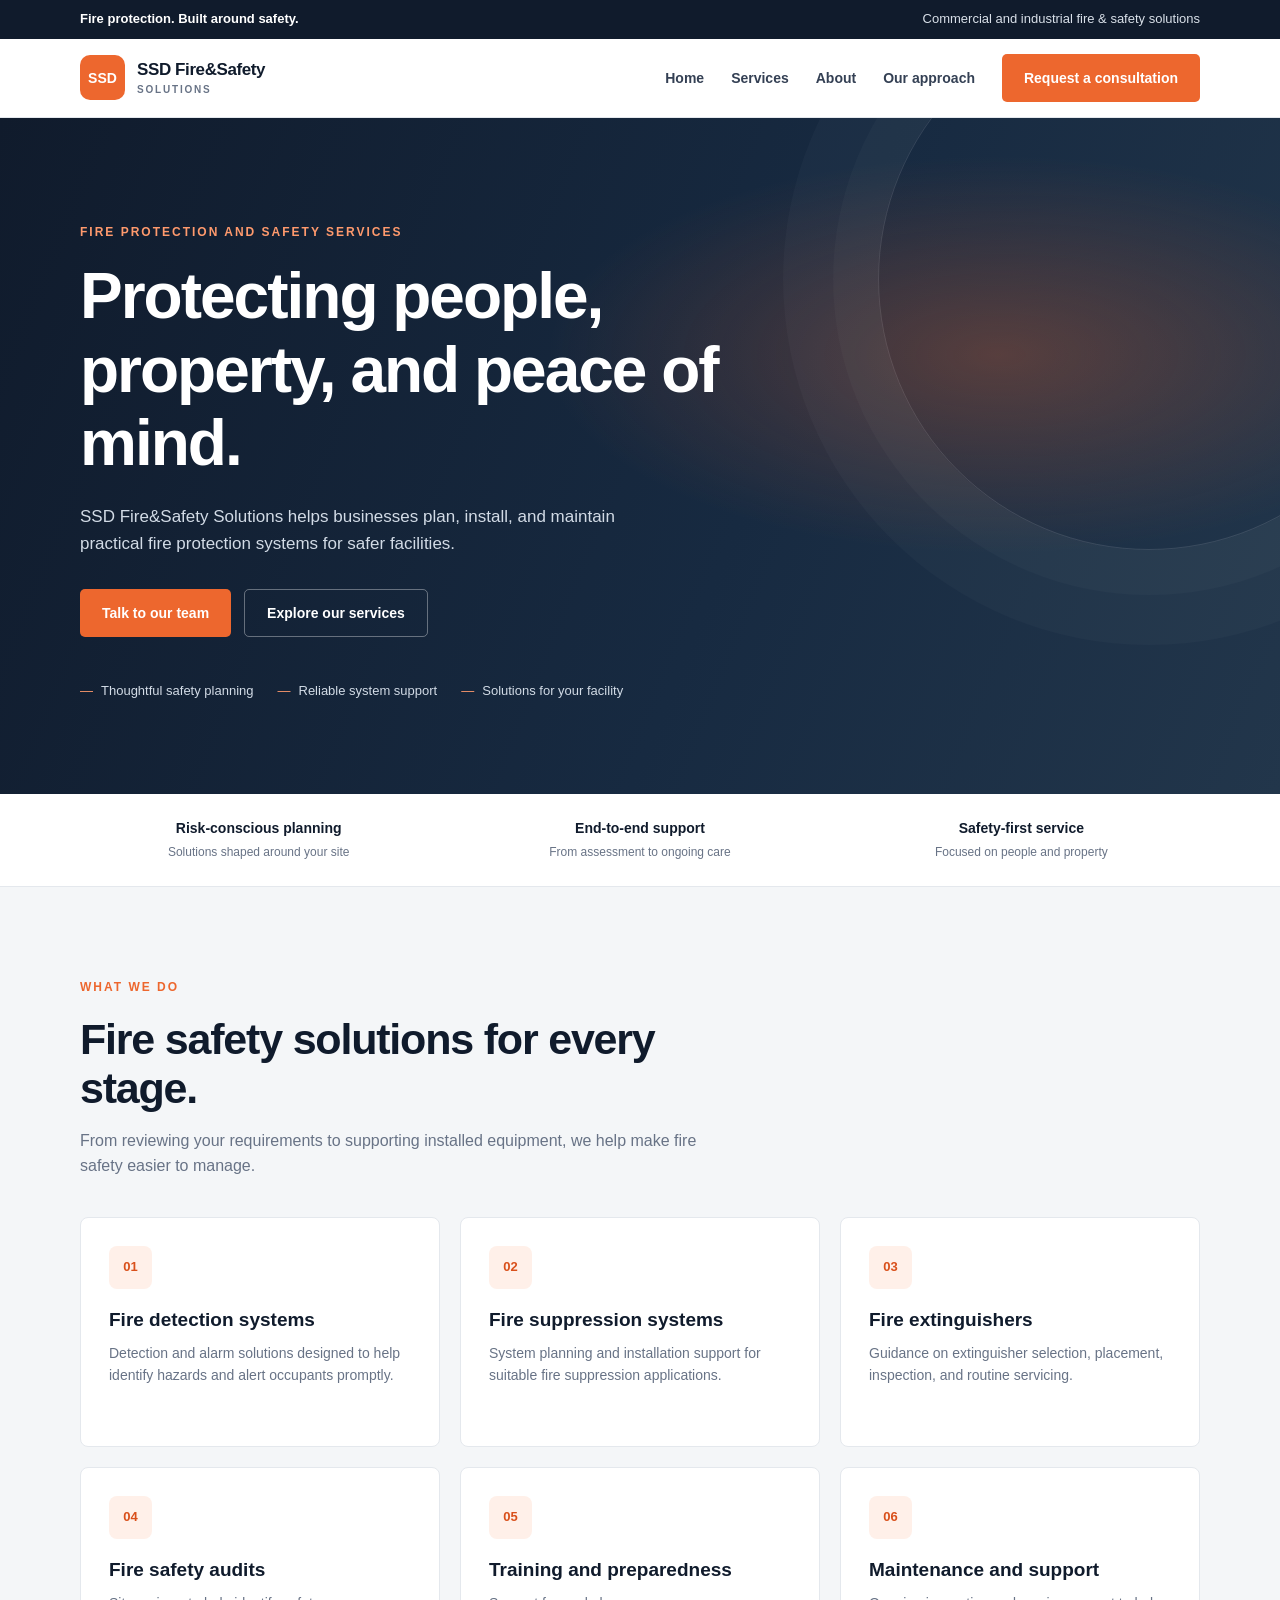
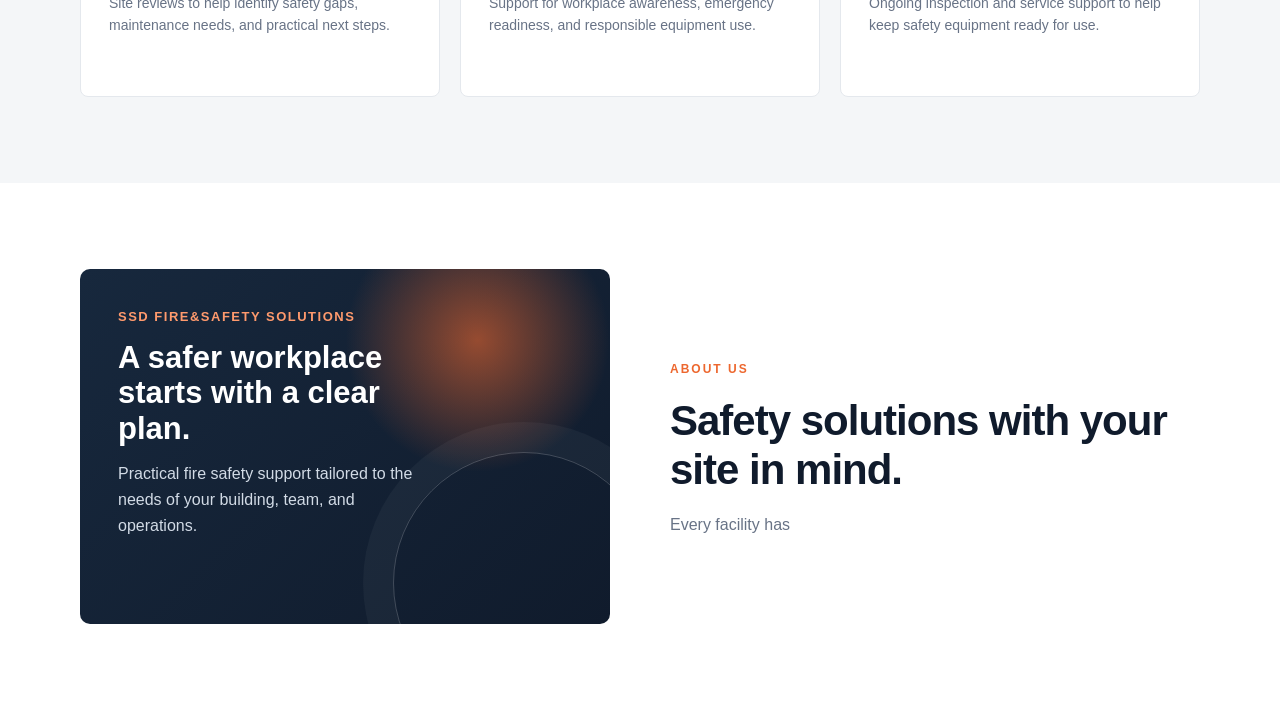
==== index.html @ 8fbadb14 "website files website files" ====
<!DOCTYPE html>
<html lang="en">
<head>
  <meta charset="UTF-8">
  <meta name="viewport" content="width=device-width, initial-scale=1.0">
  <meta
    name="description"
    content="SSD Fire&Safety Solutions provides fire protection, detection, and safety services for commercial and industrial facilities."
  >
  <title>SSD Fire&Safety Solutions | Fire Protection & Safety</title>
  <style>
    :root {
      --navy: #101b2c;
      --navy-light: #1b2c43;
      --orange: #ed672e;
      --orange-dark: #d9501b;
      --text: #263244;
      --muted: #687386;
      --light: #f4f6f8;
      --white: #fff;
      --border: #e4e8ed;
      --shadow: 0 16px 40px rgba(16, 27, 44, 0.1);
    }

    * {
      box-sizing: border-box;
      margin: 0;
      padding: 0;
    }

    html {
      scroll-behavior: smooth;
    }

    body {
      color: var(--text);
      font-family: Arial, Helvetica, sans-serif;
      line-height: 1.6;
    }

    a {
      color: inherit;
      text-decoration: none;
    }

    button,
    input,
    select,
    textarea {
      font: inherit;
    }

    .container {
      width: min(1120px, calc(100% - 40px));
      margin: 0 auto;
    }

    .topbar {
      background: var(--navy);
      color: #d9e0e9;
      font-size: 13px;
      padding: 9px 0;
    }

    .topbar-inner {
      display: flex;
      justify-content: space-between;
      gap: 16px;
    }

    .topbar strong {
      color: var(--white);
      font-weight: 600;
    }

    header {
      position: sticky;
      top: 0;
      z-index: 10;
      background: var(--white);
      border-bottom: 1px solid var(--border);
    }

    .navbar {
      min-height: 78px;
      display: flex;
      align-items: center;
      justify-content: space-between;
      gap: 24px;
    }

    .brand {
      display: flex;
      align-items: center;
      gap: 12px;
      color: var(--navy);
      font-weight: 800;
      letter-spacing: -0.4px;
      line-height: 1.15;
    }

    .brand-mark {
      display: grid;
      place-items: center;
      width: 45px;
      height: 45px;
      color: var(--white);
      background: var(--orange);
      border-radius: 10px;
      font-size: 14px;
      letter-spacing: 0;
    }

    .brand-name {
      font-size: 17px;
    }

    .brand-name span {
      display: block;
      margin-top: 4px;
      color: var(--muted);
      font-size: 10px;
      font-weight: 700;
      letter-spacing: 1.8px;
      text-transform: uppercase;
    }

    .nav-links {
      display: flex;
      align-items: center;
      gap: 27px;
      color: #344054;
      font-size: 14px;
      font-weight: 600;
    }

    .nav-links a:hover {
      color: var(--orange);
    }

    .button {
      display: inline-flex;
      align-items: center;
      justify-content: center;
      min-height: 48px;
      padding: 0 22px;
      border: 0;
      border-radius: 5px;
      background: var(--orange);
      color: var(--white);
      cursor: pointer;
      font-size: 14px;
      font-weight: 700;
      transition: background 0.2s, transform 0.2s;
    }

    .button:hover {
      background: var(--orange-dark);
      transform: translateY(-1px);
    }

    .button-dark {
      background: var(--navy);
    }

    .button-dark:hover {
      background: var(--navy-light);
    }

    .menu-toggle {
      display: none;
      border: 0;
      background: transparent;
      color: var(--navy);
      cursor: pointer;
      font-size: 25px;
    }

    .hero {
      position: relative;
      overflow: hidden;
      padding: 100px 0 92px;
      color: var(--white);
      background:
        radial-gradient(ellipse at 78% 35%, rgba(237, 103, 46, 0.29), transparent 32%),
        linear-gradient(112deg, #101b2c 0%, #172a41 58%, #22364b 100%);
    }

    .hero::after {
      position: absolute;
      top: -110px;
      right: -140px;
      width: 540px;
      height: 540px;
      border: 1px solid rgba(255, 255, 255, 0.12);
      border-radius: 50%;
      content: "";
      box-shadow:
        0 0 0 45px rgba(255, 255, 255, 0.025),
        0 0 0 95px rgba(255, 255, 255, 0.025);
    }

    .hero-content {
      position: relative;
      z-index: 1;
      max-width: 680px;
    }

    .eyebrow {
      display: inline-block;
      margin-bottom: 18px;
      color: var(--orange);
      font-size: 12px;
      font-weight: 800;
      letter-spacing: 2px;
      text-transform: uppercase;
    }

    .hero .eyebrow {
      color: #ff9a6d;
    }

    h1,
    h2,
    h3 {
      line-height: 1.15;
    }

    h1 {
      max-width: 700px;
      margin-bottom: 22px;
      font-size: clamp(38px, 6vw, 64px);
      letter-spacing: -2px;
    }

    .hero p {
      max-width: 570px;
      color: #d2dbe6;
      font-size: 17px;
    }

    .hero-actions {
      display: flex;
      flex-wrap: wrap;
      gap: 13px;
      margin-top: 32px;
    }

    .hero .button-dark {
      border: 1px solid rgba(255, 255, 255, 0.35);
      background: transparent;
    }

    .hero .button-dark:hover {
      background: rgba(255, 255, 255, 0.1);
    }

    .hero-note {
      display: flex;
      flex-wrap: wrap;
      gap: 24px;
      margin-top: 44px;
      color: #d2dbe6;
      font-size: 13px;
    }

    .hero-note span::before {
      margin-right: 8px;
      color: #ff9a6d;
      content: "—";
    }

    .trust-strip {
      border-bottom: 1px solid var(--border);
      background: var(--white);
    }

    .trust-inner {
      display: grid;
      grid-template-columns: repeat(3, 1fr);
      gap: 24px;
      padding: 23px 0;
    }

    .trust-item {
      color: var(--navy);
      font-size: 14px;
      font-weight: 700;
      text-align: center;
    }

    .trust-item span {
      display: block;
      margin-top: 4px;
      color: var(--muted);
      font-size: 12px;
      font-weight: 400;
    }

    section {
      padding: 86px 0;
    }

    .section-heading {
      max-width: 660px;
      margin-bottom: 38px;
    }

    .section-heading h2 {
      margin-bottom: 14px;
      color: var(--navy);
      font-size: clamp(30px, 4vw, 43px);
      letter-spacing: -1.2px;
    }

    .section-heading p,
    .about-copy p {
      color: var(--muted);
    }

    .services {
      background: var(--light);
    }

    .service-grid {
      display: grid;
      grid-template-columns: repeat(3, 1fr);
      gap: 20px;
    }

    .service-card {
      min-height: 230px;
      padding: 28px;
      border: 1px solid var(--border);
      border-radius: 8px;
      background: var(--white);
      transition: transform 0.2s, box-shadow 0.2s;
    }

    .service-card:hover {
      transform: translateY(-4px);
      box-shadow: var(--shadow);
    }

    .service-number {
      display: grid;
      place-items: center;
      width: 43px;
      height: 43px;
      margin-bottom: 20px;
      border-radius: 8px;
      background: #fff0e9;
      color: var(--orange-dark);
      font-size: 13px;
      font-weight: 800;
    }

    .service-card h3 {
      margin-bottom: 11px;
      color: var(--navy);
      font-size: 19px;
    }

    .service-card p {
      color: var(--muted);
      font-size: 14px;
    }

    .about-grid {
      display: grid;
      grid-template-columns: 1fr 1fr;
      align-items: center;
      gap: 60px;
    }

    .about-panel {
      position: relative;
      min-height: 355px;
      overflow: hidden;
      padding: 38px;
      border-radius: 10px;
      background:
        radial-gradient(circle at 75% 20%, rgba(237, 103, 46, 0.6), transparent 27%),
        linear-gradient(135deg, #17283d, #101b2c);
      color: var(--white);
    }

    .about-panel::after {
      position: absolute;
      right: -45px;
      bottom: -90px;
      width: 260px;
      height: 260px;
      border: 1px solid rgba(255, 255, 255, 0.2);
      border-radius: 50%;
      content: "";
      box-shadow: 0 0 0 30px rgba(255, 255, 255, 0.04);
    }

    .about-panel-content {
      position: relative;
      z-index: 1;
      max-width: 300px;
    }

    .about-panel strong {
      display: block;
      margin-bottom: 12px;
      color: #ff9a6d;
      font-size: 13px;
      letter-spacing: 1.5px;
      text-transform: uppercase;
    }

    .about-panel h3 {
      margin-bottom: 15px;
      font-size: 31px;
    }

    .about-panel p {
      color: #d2dbe6;
    }

    .about-copy h2 {
      margin-bottom: 18px;
      color: var(--navy);
      font-size: clamp(30px, 4vw, 42px);
      letter-spacing: -1px;
    }

    .about-copy p + p {
      margin-top: 13px;
    }

    .check-list {
      display: grid;
      gap: 12px;
      margin: 24px 0 28px;
      list-style: none;
    }

    .check-list li {
      color: var(--text);
      font-size: 14px;
      font-weight: 600;
    }

    .check-list li::before {
      margin-right: 10px;
      color: var(--orange);
      content: "✓";
      font-weight: 800;
    }

    .process {
      background: var(--light);
    }

    .process-grid {
      display: grid;
      grid-template-columns: repeat(4, 1fr);
      gap: 20px;
    }

    .process-step {
      padding: 24px 20px;
      border-top: 3px solid var(--orange);
      background: var(--white);
    }

    .process-step span {
      display: block;
      margin-bottom: 15px;
      color: var(--orange);
      font-size: 12px;
      font-weight: 800;
      letter-spacing: 1px;
    }

    .process-step h3 {
      margin-bottom: 9px;
      color: var(--navy);
      font-size: 18px;
    }

    .process-step p {
      color: var(--muted);
      font-size: 14px;
    }

    .contact {
      padding: 82px 0;
      color: var(--white);
      background: var(--navy);
    }

    .contact-grid {
      display: grid;
      grid-template-columns: 0.9fr 1.1fr;
      gap: 56px;
      align-items: start;
    }

    .contact-copy h2 {
      margin-bottom: 16px;
      font-size: clamp(31px, 4vw, 44px);
      letter-spacing: -1px;
    }

    .contact-copy p {
      max-width: 430px;
      color: #c4cfdd;
    }

    .contact-form {
      display: grid;
      grid-template-columns: 1fr 1fr;
      gap: 14px;
      padding: 26px;
      border-radius: 8px;
      background: var(--white);
    }

    .field {
      display: grid;
      gap: 6px;
    }

    .field-full {
      grid-column: 1 / -1;
    }

    .field label {
      color: var(--navy);
      font-size: 12px;
      font-weight: 700;
    }

    .field input,
    .field select,
    .field textarea {
      width: 100%;
      padding: 12px;
      border: 1px solid var(--border);
      border-radius: 4px;
      background: var(--white);
      color: var(--text);
      outline: none;
    }

    .field input:focus,
    .field select:focus,
    .field textarea:focus {
      border-color: var(--orange);
    }

    .field textarea {
      min-height: 100px;
      resize: vertical;
    }

    .form-message {
      grid-column: 1 / -1;
      color: #267347;
      font-size: 13px;
      font-weight: 600;
    }

    footer {
      padding: 24px 0;
      background: #0b1421;
      color: #aeb9c8;
      font-size: 12px;
    }

    .footer-inner {
      display: flex;
      justify-content: space-between;
      gap: 18px;
    }

    @media (max-width: 850px) {
      .nav-links {
        gap: 15px;
        font-size: 13px;
      }

      .nav-links .button {
        min-height: 42px;
        padding: 0 14px;
      }

      .about-grid,
      .contact-grid {
        gap: 34px;
      }

      .process-grid {
        grid-template-columns: repeat(2, 1fr);
      }
    }

    @media (max-width: 680px) {
      .topbar-inner {
        justify-content: center;
        text-align: center;
      }

      .topbar-inner span:last-child {
        display: none;
      }

      .navbar {
        min-height: 70px;
      }

      .menu-toggle {
        display: block;
      }

      .nav-links {
        position: absolute;
        top: 70px;
        right: 0;
        left: 0;
        display: none;
        align-items: stretch;
        gap: 0;
        padding: 12px 20px 20px;
        border-bottom: 1px solid var(--border);
        background: var(--white);
      }

      .nav-links.open {
        display: flex;
        flex-direction: column;
      }

      .nav-links a {
        padding: 11px 0;
      }

      .nav-links .button {
        margin-top: 8px;
      }

      .hero {
        padding: 76px 0;
      }

      .hero-note {
        gap: 10px;
        flex-direction: column;
      }

      .trust-inner {
        grid-template-columns: 1fr;
        gap: 17px;
      }

      section {
        padding: 66px 0;
      }

      .service-grid,
      .about-grid,
      .contact-grid {
        grid-template-columns: 1fr;
      }

      .about-panel {
        min-height: 290px;
      }

      .process-grid {
        grid-template-columns: 1fr;
      }

      .contact-form {
        grid-template-columns: 1fr;
        padding: 20px;
      }

      .field-full {
        grid-column: auto;
      }

      .footer-inner {
        flex-direction: column;
      }
    }
  </style>
</head>
<body>
  <div class="topbar">
    <div class="container topbar-inner">
      <span><strong>Fire protection. Built around safety.</strong></span>
      <span>Commercial and industrial fire &amp; safety solutions</span>
    </div>
  </div>

  <header>
    <nav class="container navbar" aria-label="Main navigation">
      <a class="brand" href="#home" aria-label="SSD Fire and Safety Solutions home">
        <span class="brand-mark">SSD</span>
        <span class="brand-name">
          SSD Fire&amp;Safety
          <span>Solutions</span>
        </span>
      </a>

      <button class="menu-toggle" type="button" aria-label="Toggle navigation" aria-expanded="false">
        ☰
      </button>

      <div class="nav-links" id="navLinks">
        <a href="#home">Home</a>
        <a href="#services">Services</a>
        <a href="#about">About</a>
        <a href="#process">Our approach</a>
        <a class="button" href="#contact">Request a consultation</a>
      </div>
    </nav>
  </header>

  <main>
    <section class="hero" id="home">
      <div class="container">
        <div class="hero-content">
          <span class="eyebrow">Fire protection and safety services</span>
          <h1>Protecting people, property, and peace of mind.</h1>
          <p>
            SSD Fire&amp;Safety Solutions helps businesses plan, install, and maintain
            practical fire protection systems for safer facilities.
          </p>
          <div class="hero-actions">
            <a class="button" href="#contact">Talk to our team</a>
            <a class="button button-dark" href="#services">Explore our services</a>
          </div>
          <div class="hero-note">
            <span>Thoughtful safety planning</span>
            <span>Reliable system support</span>
            <span>Solutions for your facility</span>
          </div>
        </div>
      </div>
    </section>

    <div class="trust-strip">
      <div class="container trust-inner">
        <div class="trust-item">
          Risk-conscious planning
          <span>Solutions shaped around your site</span>
        </div>
        <div class="trust-item">
          End-to-end support
          <span>From assessment to ongoing care</span>
        </div>
        <div class="trust-item">
          Safety-first service
          <span>Focused on people and property</span>
        </div>
      </div>
    </div>

    <section class="services" id="services">
      <div class="container">
        <div class="section-heading">
          <span class="eyebrow">What we do</span>
          <h2>Fire safety solutions for every stage.</h2>
          <p>
            From reviewing your requirements to supporting installed equipment,
            we help make fire safety easier to manage.
          </p>
        </div>

        <div class="service-grid">
          <article class="service-card">
            <span class="service-number">01</span>
            <h3>Fire detection systems</h3>
            <p>
              Detection and alarm solutions designed to help identify hazards
              and alert occupants promptly.
            </p>
          </article>

          <article class="service-card">
            <span class="service-number">02</span>
            <h3>Fire suppression systems</h3>
            <p>
              System planning and installation support for suitable fire
              suppression applications.
            </p>
          </article>

          <article class="service-card">
            <span class="service-number">03</span>
            <h3>Fire extinguishers</h3>
            <p>
              Guidance on extinguisher selection, placement, inspection, and
              routine servicing.
            </p>
          </article>

          <article class="service-card">
            <span class="service-number">04</span>
            <h3>Fire safety audits</h3>
            <p>
              Site reviews to help identify safety gaps, maintenance needs, and
              practical next steps.
            </p>
          </article>

          <article class="service-card">
            <span class="service-number">05</span>
            <h3>Training and preparedness</h3>
            <p>
              Support for workplace awareness, emergency readiness, and
              responsible equipment use.
            </p>
          </article>

          <article class="service-card">
            <span class="service-number">06</span>
            <h3>Maintenance and support</h3>
            <p>
              Ongoing inspection and service support to help keep safety
              equipment ready for use.
            </p>
          </article>
        </div>
      </div>
    </section>

    <section id="about">
      <div class="container about-grid">
        <div class="about-panel">
          <div class="about-panel-content">
            <strong>SSD Fire&amp;Safety Solutions</strong>
            <h3>A safer workplace starts with a clear plan.</h3>
            <p>
              Practical fire safety support tailored to the needs of your
              building, team, and operations.
            </p>
          </div>
        </div>

        <div class="about-copy">
          <span class="eyebrow">About us</span>
          <h2>Safety solutions with your site in mind.</h2>
          <p>
            Every facility has
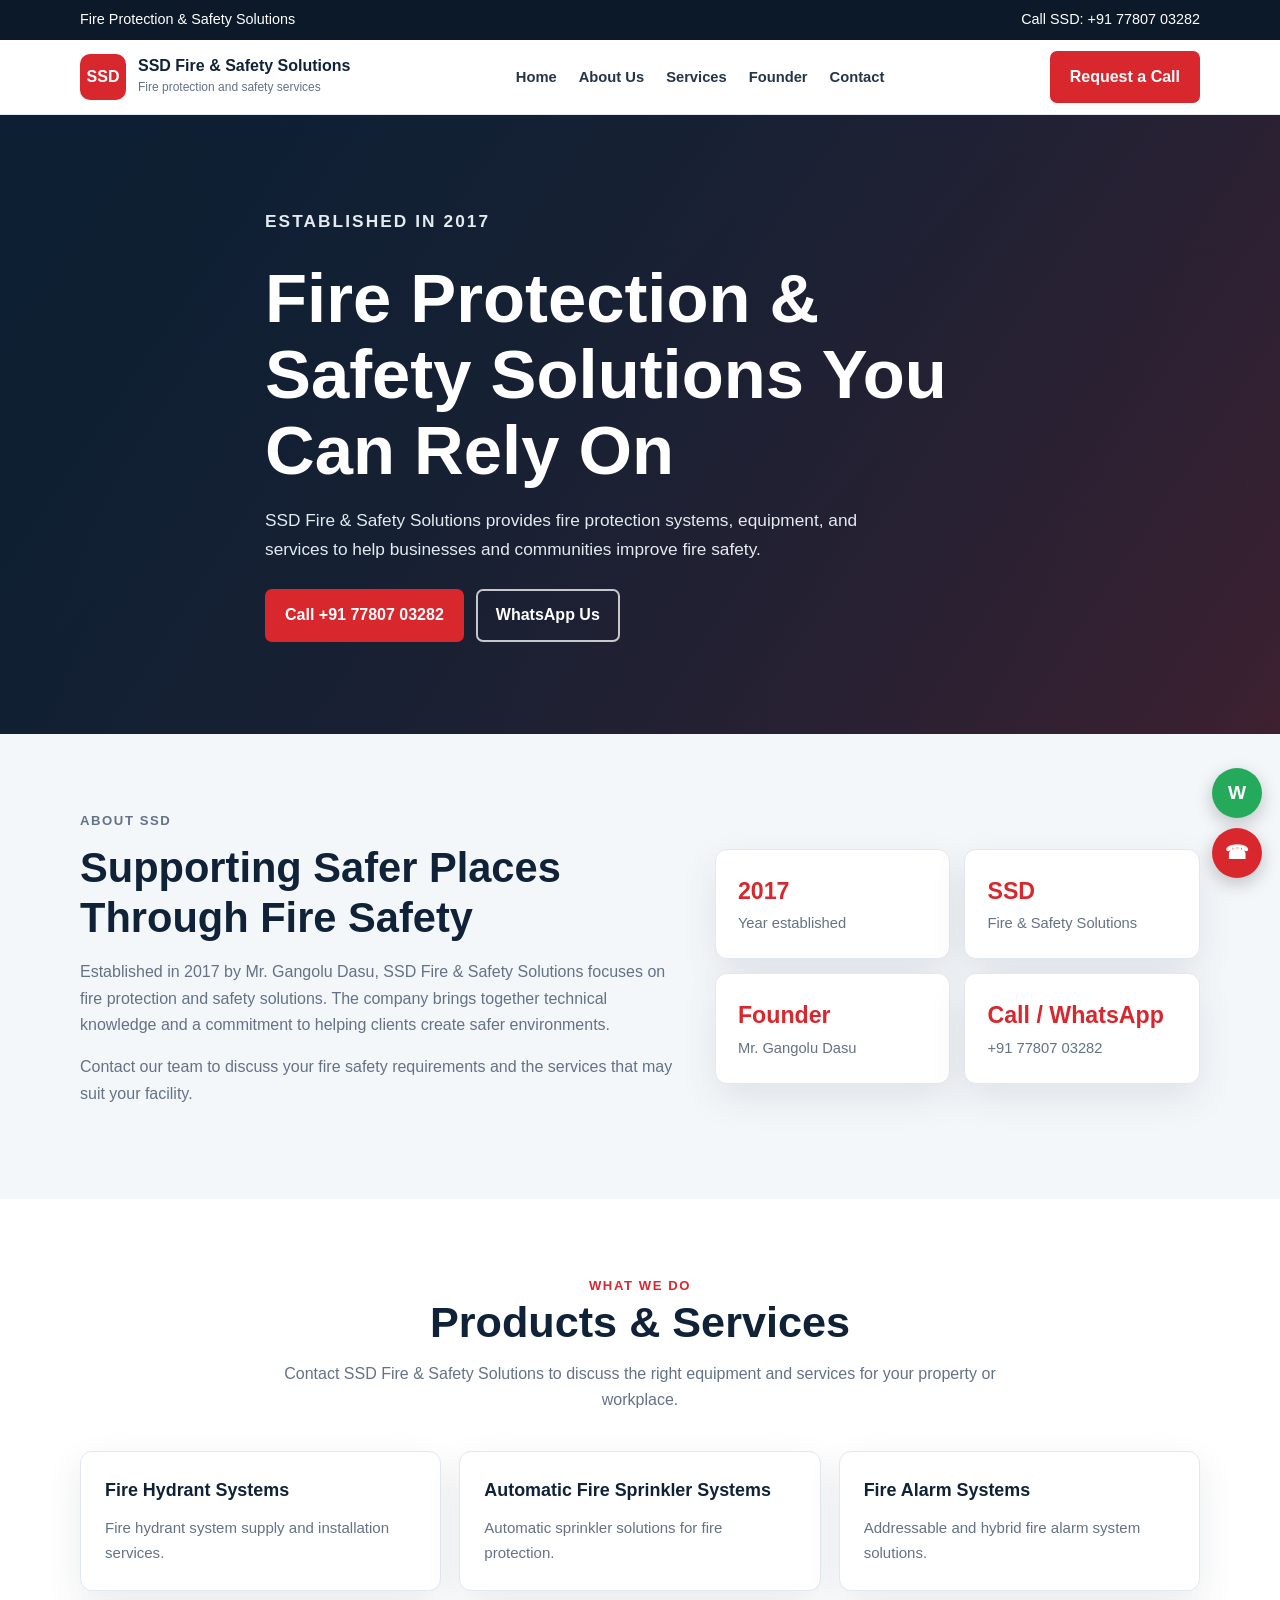
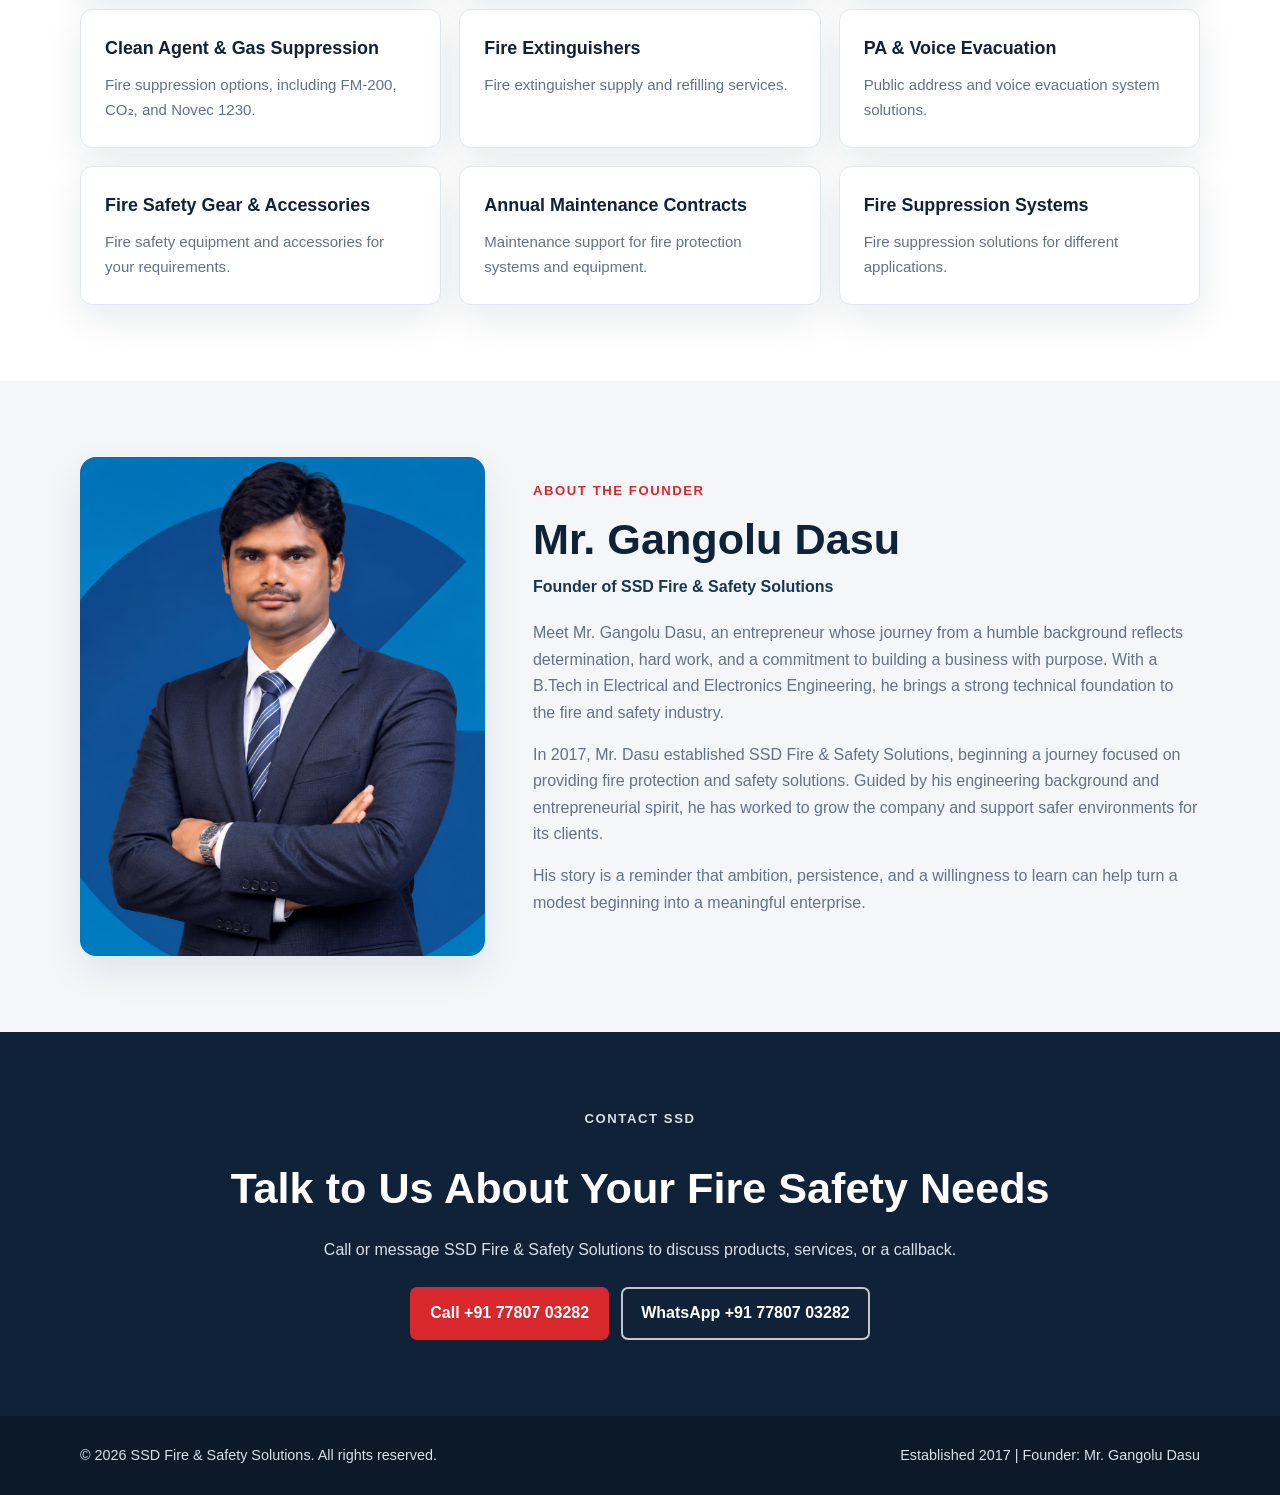
==== commit 4e05b4c8: "Update index.html" ====
--- a/index.html
+++ b/index.html
@@ -3,77 +3,67 @@
 <head>
   <meta charset="UTF-8">
   <meta name="viewport" content="width=device-width, initial-scale=1.0">
-  <meta
-    name="description"
-    content="SSD Fire&Safety Solutions provides fire protection, detection, and safety services for commercial and industrial facilities."
-  >
-  <title>SSD Fire&Safety Solutions | Fire Protection & Safety</title>
+  <meta name="description" content="SSD Fire & Safety Solutions provides fire protection systems, equipment, and safety services.">
+  <title>SSD Fire & Safety Solutions</title>
+
   <style>
     :root {
-      --navy: #101b2c;
-      --navy-light: #1b2c43;
-      --orange: #ed672e;
-      --orange-dark: #d9501b;
-      --text: #263244;
-      --muted: #687386;
-      --light: #f4f6f8;
-      --white: #fff;
-      --border: #e4e8ed;
-      --shadow: 0 16px 40px rgba(16, 27, 44, 0.1);
+      --navy: #102238;
+      --navy-light: #193651;
+      --red: #d9272e;
+      --text: #253448;
+      --muted: #647286;
+      --light: #f4f7fa;
+      --white: #ffffff;
+      --border: #e2e8ef;
+      --shadow: 0 14px 38px rgba(16, 34, 56, 0.09);
     }
 
     * {
       box-sizing: border-box;
+      scroll-behavior: smooth;
+    }
+
+    body {
       margin: 0;
-      padding: 0;
-    }
-
-    html {
-      scroll-behavior: smooth;
-    }
-
-    body {
       color: var(--text);
       font-family: Arial, Helvetica, sans-serif;
-      line-height: 1.6;
+      line-height: 1.65;
     }
 
     a {
       color: inherit;
+    }
+
+    .container {
+      width: min(1120px, 90%);
+      margin: 0 auto;
+    }
+
+    .topbar {
+      padding: 8px 0;
+      color: var(--white);
+      background: #0b1929;
+      font-size: 0.9rem;
+    }
+
+    .topbar-inner,
+    .nav-inner {
+      display: flex;
+      align-items: center;
+      justify-content: space-between;
+      gap: 20px;
+    }
+
+    .topbar p {
+      margin: 0;
+    }
+
+    .topbar a {
       text-decoration: none;
     }
 
-    button,
-    input,
-    select,
-    textarea {
-      font: inherit;
-    }
-
-    .container {
-      width: min(1120px, calc(100% - 40px));
-      margin: 0 auto;
-    }
-
-    .topbar {
-      background: var(--navy);
-      color: #d9e0e9;
-      font-size: 13px;
-      padding: 9px 0;
-    }
-
-    .topbar-inner {
-      display: flex;
-      justify-content: space-between;
-      gap: 16px;
-    }
-
-    .topbar strong {
-      color: var(--white);
-      font-weight: 600;
-    }
-
-    header {
+    .site-header {
       position: sticky;
       top: 0;
       z-index: 10;
@@ -81,12 +71,8 @@
       border-bottom: 1px solid var(--border);
     }
 
-    .navbar {
-      min-height: 78px;
-      display: flex;
-      align-items: center;
-      justify-content: space-between;
-      gap: 24px;
+    .nav-inner {
+      min-height: 74px;
     }
 
     .brand {
@@ -94,759 +80,636 @@
       align-items: center;
       gap: 12px;
       color: var(--navy);
-      font-weight: 800;
-      letter-spacing: -0.4px;
-      line-height: 1.15;
+      text-decoration: none;
     }
 
     .brand-mark {
       display: grid;
+      width: 46px;
+      height: 46px;
       place-items: center;
-      width: 45px;
-      height: 45px;
+      border-radius: 10px;
       color: var(--white);
-      background: var(--orange);
-      border-radius: 10px;
-      font-size: 14px;
-      letter-spacing: 0;
+      background: var(--red);
+      font-weight: 800;
     }
 
     .brand-name {
-      font-size: 17px;
-    }
-
-    .brand-name span {
       display: block;
-      margin-top: 4px;
+      font-size: 1rem;
+      font-weight: 800;
+      line-height: 1.2;
+    }
+
+    .brand-tagline {
+      display: block;
+      margin-top: 3px;
       color: var(--muted);
-      font-size: 10px;
-      font-weight: 700;
-      letter-spacing: 1.8px;
-      text-transform: uppercase;
+      font-size: 0.75rem;
     }
 
     .nav-links {
       display: flex;
       align-items: center;
-      gap: 27px;
-      color: #344054;
-      font-size: 14px;
-      font-weight: 600;
+      gap: 22px;
+      margin: 0;
+      padding: 0;
+      list-style: none;
+    }
+
+    .nav-links a {
+      color: var(--text);
+      font-size: 0.92rem;
+      font-weight: 700;
+      text-decoration: none;
     }
 
     .nav-links a:hover {
-      color: var(--orange);
+      color: var(--red);
     }
 
     .button {
       display: inline-flex;
       align-items: center;
       justify-content: center;
-      min-height: 48px;
-      padding: 0 22px;
-      border: 0;
-      border-radius: 5px;
-      background: var(--orange);
+      min-height: 46px;
+      padding: 11px 18px;
+      border: 2px solid var(--red);
+      border-radius: 7px;
       color: var(--white);
-      cursor: pointer;
-      font-size: 14px;
+      background: var(--red);
       font-weight: 700;
-      transition: background 0.2s, transform 0.2s;
+      text-decoration: none;
+      transition: 0.2s ease;
     }
 
     .button:hover {
-      background: var(--orange-dark);
+      border-color: #b81f26;
+      background: #b81f26;
       transform: translateY(-1px);
     }
 
-    .button-dark {
-      background: var(--navy);
-    }
-
-    .button-dark:hover {
-      background: var(--navy-light);
-    }
-
-    .menu-toggle {
-      display: none;
-      border: 0;
+    .button-outline {
+      border-color: rgba(255, 255, 255, 0.75);
       background: transparent;
+    }
+
+    .button-outline:hover {
+      border-color: var(--white);
       color: var(--navy);
-      cursor: pointer;
-      font-size: 25px;
+      background: var(--white);
     }
 
     .hero {
-      position: relative;
-      overflow: hidden;
-      padding: 100px 0 92px;
+      padding: 92px 0;
       color: var(--white);
       background:
-        radial-gradient(ellipse at 78% 35%, rgba(237, 103, 46, 0.29), transparent 32%),
-        linear-gradient(112deg, #101b2c 0%, #172a41 58%, #22364b 100%);
-    }
-
-    .hero::after {
-      position: absolute;
-      top: -110px;
-      right: -140px;
-      width: 540px;
-      height: 540px;
-      border: 1px solid rgba(255, 255, 255, 0.12);
-      border-radius: 50%;
-      content: "";
-      box-shadow:
-        0 0 0 45px rgba(255, 255, 255, 0.025),
-        0 0 0 95px rgba(255, 255, 255, 0.025);
+        linear-gradient(110deg, rgba(12, 30, 49, 0.96), rgba(12, 30, 49, 0.76)),
+        linear-gradient(135deg, #193651, #d9272e);
     }
 
     .hero-content {
-      position: relative;
-      z-index: 1;
-      max-width: 680px;
+      max-width: 750px;
     }
 
     .eyebrow {
-      display: inline-block;
-      margin-bottom: 18px;
-      color: var(--orange);
-      font-size: 12px;
-      font-weight: 800;
-      letter-spacing: 2px;
+      margin: 0 0 12px;
+      color: #ffcd75;
+      font-size: 0.82rem;
+      font-weight: 700;
+      letter-spacing: 0.12em;
       text-transform: uppercase;
     }
 
-    .hero .eyebrow {
-      color: #ff9a6d;
-    }
-
-    h1,
-    h2,
-    h3 {
-      line-height: 1.15;
-    }
-
-    h1 {
-      max-width: 700px;
-      margin-bottom: 22px;
-      font-size: clamp(38px, 6vw, 64px);
-      letter-spacing: -2px;
+    .hero h1 {
+      max-width: 750px;
+      margin: 0 0 18px;
+      font-size: clamp(2.4rem, 6vw, 4.3rem);
+      line-height: 1.1;
     }
 
     .hero p {
-      max-width: 570px;
-      color: #d2dbe6;
-      font-size: 17px;
+      max-width: 650px;
+      margin: 0 0 26px;
+      color: #e3eaf0;
+      font-size: 1.08rem;
     }
 
     .hero-actions {
       display: flex;
       flex-wrap: wrap;
-      gap: 13px;
-      margin-top: 32px;
-    }
-
-    .hero .button-dark {
-      border: 1px solid rgba(255, 255, 255, 0.35);
-      background: transparent;
-    }
-
-    .hero .button-dark:hover {
-      background: rgba(255, 255, 255, 0.1);
-    }
-
-    .hero-note {
-      display: flex;
-      flex-wrap: wrap;
-      gap: 24px;
-      margin-top: 44px;
-      color: #d2dbe6;
-      font-size: 13px;
-    }
-
-    .hero-note span::before {
-      margin-right: 8px;
-      color: #ff9a6d;
-      content: "—";
-    }
-
-    .trust-strip {
-      border-bottom: 1px solid var(--border);
-      background: var(--white);
-    }
-
-    .trust-inner {
+      gap: 12px;
+    }
+
+    section {
+      padding: 76px 0;
+    }
+
+    .section-heading {
+      max-width: 720px;
+      margin: 0 auto 38px;
+      text-align: center;
+    }
+
+    .section-heading .eyebrow {
+      color: var(--red);
+    }
+
+    .section-heading h2 {
+      margin: 0 0 12px;
+      color: var(--navy);
+      font-size: clamp(1.9rem, 4vw, 2.7rem);
+      line-height: 1.2;
+    }
+
+    .section-heading p {
+      margin: 0;
+      color: var(--muted);
+    }
+
+    .about {
+      background: var(--light);
+    }
+
+    .about-grid {
       display: grid;
-      grid-template-columns: repeat(3, 1fr);
-      gap: 24px;
-      padding: 23px 0;
-    }
-
-    .trust-item {
+      grid-template-columns: 1.1fr 0.9fr;
+      gap: 42px;
+      align-items: center;
+    }
+
+    .about-copy h2 {
+      margin: 0 0 14px;
       color: var(--navy);
-      font-size: 14px;
-      font-weight: 700;
-      text-align: center;
-    }
-
-    .trust-item span {
-      display: block;
-      margin-top: 4px;
-      color: var(--muted);
-      font-size: 12px;
-      font-weight: 400;
-    }
-
-    section {
-      padding: 86px 0;
-    }
-
-    .section-heading {
-      max-width: 660px;
-      margin-bottom: 38px;
-    }
-
-    .section-heading h2 {
-      margin-bottom: 14px;
-      color: var(--navy);
-      font-size: clamp(30px, 4vw, 43px);
-      letter-spacing: -1.2px;
-    }
-
-    .section-heading p,
+      font-size: clamp(1.9rem, 4vw, 2.6rem);
+      line-height: 1.2;
+    }
+
     .about-copy p {
       color: var(--muted);
     }
 
-    .services {
-      background: var(--light);
-    }
-
-    .service-grid {
-      display: grid;
-      grid-template-columns: repeat(3, 1fr);
-      gap: 20px;
-    }
-
-    .service-card {
-      min-height: 230px;
-      padding: 28px;
-      border: 1px solid var(--border);
-      border-radius: 8px;
-      background: var(--white);
-      transition: transform 0.2s, box-shadow 0.2s;
-    }
-
-    .service-card:hover {
-      transform: translateY(-4px);
-      box-shadow: var(--shadow);
-    }
-
-    .service-number {
-      display: grid;
-      place-items: center;
-      width: 43px;
-      height: 43px;
-      margin-bottom: 20px;
-      border-radius: 8px;
-      background: #fff0e9;
-      color: var(--orange-dark);
-      font-size: 13px;
-      font-weight: 800;
-    }
-
-    .service-card h3 {
-      margin-bottom: 11px;
-      color: var(--navy);
-      font-size: 19px;
-    }
-
-    .service-card p {
-      color: var(--muted);
-      font-size: 14px;
-    }
-
-    .about-grid {
-      display: grid;
-      grid-template-columns: 1fr 1fr;
-      align-items: center;
-      gap: 60px;
-    }
-
-    .about-panel {
-      position: relative;
-      min-height: 355px;
-      overflow: hidden;
-      padding: 38px;
-      border-radius: 10px;
-      background:
-        radial-gradient(circle at 75% 20%, rgba(237, 103, 46, 0.6), transparent 27%),
-        linear-gradient(135deg, #17283d, #101b2c);
-      color: var(--white);
-    }
-
-    .about-panel::after {
-      position: absolute;
-      right: -45px;
-      bottom: -90px;
-      width: 260px;
-      height: 260px;
-      border: 1px solid rgba(255, 255, 255, 0.2);
-      border-radius: 50%;
-      content: "";
-      box-shadow: 0 0 0 30px rgba(255, 255, 255, 0.04);
-    }
-
-    .about-panel-content {
-      position: relative;
-      z-index: 1;
-      max-width: 300px;
-    }
-
-    .about-panel strong {
-      display: block;
-      margin-bottom: 12px;
-      color: #ff9a6d;
-      font-size: 13px;
-      letter-spacing: 1.5px;
-      text-transform: uppercase;
-    }
-
-    .about-panel h3 {
-      margin-bottom: 15px;
-      font-size: 31px;
-    }
-
-    .about-panel p {
-      color: #d2dbe6;
-    }
-
-    .about-copy h2 {
-      margin-bottom: 18px;
-      color: var(--navy);
-      font-size: clamp(30px, 4vw, 42px);
-      letter-spacing: -1px;
-    }
-
-    .about-copy p + p {
-      margin-top: 13px;
-    }
-
-    .check-list {
-      display: grid;
-      gap: 12px;
-      margin: 24px 0 28px;
-      list-style: none;
-    }
-
-    .check-list li {
-      color: var(--text);
-      font-size: 14px;
-      font-weight: 600;
-    }
-
-    .check-list li::before {
-      margin-right: 10px;
-      color: var(--orange);
-      content: "✓";
-      font-weight: 800;
-    }
-
-    .process {
-      background: var(--light);
-    }
-
-    .process-grid {
-      display: grid;
-      grid-template-columns: repeat(4, 1fr);
-      gap: 20px;
-    }
-
-    .process-step {
-      padding: 24px 20px;
-      border-top: 3px solid var(--orange);
-      background: var(--white);
-    }
-
-    .process-step span {
-      display: block;
-      margin-bottom: 15px;
-      color: var(--orange);
-      font-size: 12px;
-      font-weight: 800;
-      letter-spacing: 1px;
-    }
-
-    .process-step h3 {
-      margin-bottom: 9px;
-      color: var(--navy);
-      font-size: 18px;
-    }
-
-    .process-step p {
-      color: var(--muted);
-      font-size: 14px;
-    }
-
-    .contact {
-      padding: 82px 0;
-      color: var(--white);
-      background: var(--navy);
-    }
-
-    .contact-grid {
-      display: grid;
-      grid-template-columns: 0.9fr 1.1fr;
-      gap: 56px;
-      align-items: start;
-    }
-
-    .contact-copy h2 {
-      margin-bottom: 16px;
-      font-size: clamp(31px, 4vw, 44px);
-      letter-spacing: -1px;
-    }
-
-    .contact-copy p {
-      max-width: 430px;
-      color: #c4cfdd;
-    }
-
-    .contact-form {
+    .company-facts {
       display: grid;
       grid-template-columns: 1fr 1fr;
       gap: 14px;
-      padding: 26px;
-      border-radius: 8px;
+    }
+
+    .fact-card {
+      padding: 22px;
+      border: 1px solid var(--border);
+      border-radius: 12px;
       background: var(--white);
-    }
-
-    .field {
+      box-shadow: var(--shadow);
+    }
+
+    .fact-card strong {
+      display: block;
+      color: var(--red);
+      font-size: 1.45rem;
+    }
+
+    .fact-card span {
+      color: var(--muted);
+      font-size: 0.92rem;
+    }
+
+    .services-grid {
       display: grid;
-      gap: 6px;
-    }
-
-    .field-full {
-      grid-column: 1 / -1;
-    }
-
-    .field label {
+      grid-template-columns: repeat(3, 1fr);
+      gap: 18px;
+    }
+
+    .service-card {
+      padding: 24px;
+      border: 1px solid var(--border);
+      border-radius: 12px;
+      background: var(--white);
+      box-shadow: var(--shadow);
+    }
+
+    .service-card h3 {
+      margin: 0 0 10px;
       color: var(--navy);
-      font-size: 12px;
+      font-size: 1.12rem;
+    }
+
+    .service-card p {
+      margin: 0;
+      color: var(--muted);
+      font-size: 0.94rem;
+    }
+
+    .founder-section {
+      background: var(--light);
+    }
+
+    .founder-grid {
+      display: grid;
+      grid-template-columns: minmax(260px, 0.85fr) 1.4fr;
+      align-items: center;
+      gap: 48px;
+    }
+
+    .founder-photo {
+      overflow: hidden;
+      min-height: 390px;
+      border-radius: 16px;
+      background: #e2e8ef;
+      box-shadow: var(--shadow);
+    }
+
+    .founder-photo img {
+      display: block;
+      width: 100%;
+      height: 100%;
+      min-height: 390px;
+      object-fit: cover;
+      object-position: center top;
+    }
+
+    .founder-content .eyebrow {
+      color: var(--red);
+    }
+
+    .founder-content h2 {
+      margin: 0;
+      color: var(--navy);
+      font-size: clamp(2rem, 4vw, 2.7rem);
+      line-height: 1.2;
+    }
+
+    .founder-title {
+      margin: 8px 0 20px;
+      color: var(--navy-light);
       font-weight: 700;
     }
 
-    .field input,
-    .field select,
-    .field textarea {
-      width: 100%;
-      padding: 12px;
-      border: 1px solid var(--border);
-      border-radius: 4px;
-      background: var(--white);
-      color: var(--text);
-      outline: none;
-    }
-
-    .field input:focus,
-    .field select:focus,
-    .field textarea:focus {
-      border-color: var(--orange);
-    }
-
-    .field textarea {
-      min-height: 100px;
-      resize: vertical;
-    }
-
-    .form-message {
-      grid-column: 1 / -1;
-      color: #267347;
-      font-size: 13px;
-      font-weight: 600;
-    }
-
-    footer {
-      padding: 24px 0;
-      background: #0b1421;
-      color: #aeb9c8;
-      font-size: 12px;
+    .founder-content p:not(.eyebrow, .founder-title) {
+      color: var(--muted);
+    }
+
+    .contact {
+      color: var(--white);
+      background: var(--navy);
+      text-align: center;
+    }
+
+    .contact h2 {
+      margin: 0 0 12px;
+      font-size: clamp(1.9rem, 4vw, 2.7rem);
+    }
+
+    .contact p {
+      max-width: 650px;
+      margin: 0 auto 24px;
+      color: #d8e1e9;
+    }
+
+    .contact-actions {
+      display: flex;
+      flex-wrap: wrap;
+      justify-content: center;
+      gap: 12px;
+    }
+
+    .footer {
+      padding: 28px 0;
+      color: #d8e1e9;
+      background: #0b1929;
+      font-size: 0.9rem;
     }
 
     .footer-inner {
       display: flex;
       justify-content: space-between;
-      gap: 18px;
+      gap: 16px;
+      flex-wrap: wrap;
+    }
+
+    .footer p {
+      margin: 0;
+    }
+
+    .floating-actions {
+      position: fixed;
+      right: 18px;
+      bottom: 22px;
+      z-index: 20;
+      display: flex;
+      flex-direction: column;
+      gap: 10px;
+    }
+
+    .float-button {
+      display: grid;
+      width: 50px;
+      height: 50px;
+      place-items: center;
+      border-radius: 50%;
+      color: var(--white);
+      box-shadow: 0 6px 18px rgba(0, 0, 0, 0.22);
+      font-size: 1.2rem;
+      font-weight: 700;
+      text-decoration: none;
+    }
+
+    .float-whatsapp {
+      background: #25a95a;
+    }
+
+    .float-phone {
+      background: var(--red);
     }
 
     @media (max-width: 850px) {
       .nav-links {
-        gap: 15px;
-        font-size: 13px;
-      }
-
-      .nav-links .button {
-        min-height: 42px;
-        padding: 0 14px;
-      }
-
-      .about-grid,
-      .contact-grid {
-        gap: 34px;
-      }
-
-      .process-grid {
+        gap: 12px;
+      }
+
+      .nav-links a {
+        font-size: 0.82rem;
+      }
+
+      .services-grid {
         grid-template-columns: repeat(2, 1fr);
       }
     }
 
-    @media (max-width: 680px) {
+    @media (max-width: 650px) {
       .topbar-inner {
         justify-content: center;
         text-align: center;
       }
 
-      .topbar-inner span:last-child {
+      .nav-inner {
+        flex-wrap: wrap;
+        padding: 12px 0;
+      }
+
+      .nav-links {
+        width: 100%;
+        justify-content: center;
+        flex-wrap: wrap;
+        padding-bottom: 10px;
+      }
+
+      .nav-cta {
         display: none;
       }
 
-      .navbar {
-        min-height: 70px;
-      }
-
-      .menu-toggle {
-        display: block;
-      }
-
-      .nav-links {
-        position: absolute;
-        top: 70px;
-        right: 0;
-        left: 0;
-        display: none;
-        align-items: stretch;
-        gap: 0;
-        padding: 12px 20px 20px;
-        border-bottom: 1px solid var(--border);
-        background: var(--white);
-      }
-
-      .nav-links.open {
-        display: flex;
-        flex-direction: column;
-      }
-
-      .nav-links a {
-        padding: 11px 0;
-      }
-
-      .nav-links .button {
-        margin-top: 8px;
-      }
-
       .hero {
-        padding: 76px 0;
-      }
-
-      .hero-note {
-        gap: 10px;
-        flex-direction: column;
-      }
-
-      .trust-inner {
+        padding: 68px 0;
+      }
+
+      .about-grid,
+      .founder-grid {
         grid-template-columns: 1fr;
-        gap: 17px;
-      }
-
-      section {
-        padding: 66px 0;
-      }
-
-      .service-grid,
-      .about-grid,
-      .contact-grid {
+      }
+
+      .services-grid {
         grid-template-columns: 1fr;
       }
 
-      .about-panel {
-        min-height: 290px;
-      }
-
-      .process-grid {
-        grid-template-columns: 1fr;
-      }
-
-      .contact-form {
-        grid-template-columns: 1fr;
-        padding: 20px;
-      }
-
-      .field-full {
-        grid-column: auto;
-      }
-
-      .footer-inner {
-        flex-direction: column;
+      .founder-photo,
+      .founder-photo img {
+        min-height: 320px;
+      }
+
+      .company-facts {
+        grid-template-columns: 1fr 1fr;
       }
     }
   </style>
 </head>
+
 <body>
   <div class="topbar">
     <div class="container topbar-inner">
-      <span><strong>Fire protection. Built around safety.</strong></span>
-      <span>Commercial and industrial fire &amp; safety solutions</span>
+      <p>Fire Protection &amp; Safety Solutions</p>
+      <a href="tel:+917780703282">Call SSD: +91 77807 03282</a>
     </div>
   </div>
 
-  <header>
-    <nav class="container navbar" aria-label="Main navigation">
+  <header class="site-header">
+    <div class="container nav-inner">
       <a class="brand" href="#home" aria-label="SSD Fire and Safety Solutions home">
         <span class="brand-mark">SSD</span>
-        <span class="brand-name">
-          SSD Fire&amp;Safety
-          <span>Solutions</span>
+        <span>
+          <span class="brand-name">SSD Fire &amp; Safety Solutions</span>
+          <span class="brand-tagline">Fire protection and safety services</span>
         </span>
       </a>
 
-      <button class="menu-toggle" type="button" aria-label="Toggle navigation" aria-expanded="false">
-        ☰
-      </button>
-
-      <div class="nav-links" id="navLinks">
-        <a href="#home">Home</a>
-        <a href="#services">Services</a>
-        <a href="#about">About</a>
-        <a href="#process">Our approach</a>
-        <a class="button" href="#contact">Request a consultation</a>
-      </div>
-    </nav>
+      <nav aria-label="Main navigation">
+        <ul class="nav-links">
+          <li><a href="#home">Home</a></li>
+          <li><a href="#about">About Us</a></li>
+          <li><a href="#services">Services</a></li>
+          <li><a href="#founder">Founder</a></li>
+          <li><a href="#contact">Contact</a></li>
+        </ul>
+      </nav>
+
+      <a class="button nav-cta" href="tel:+917780703282">Request a Call</a>
+    </div>
   </header>
 
   <main>
     <section class="hero" id="home">
-      <div class="container">
-        <div class="hero-content">
-          <span class="eyebrow">Fire protection and safety services</span>
-          <h1>Protecting people, property, and peace of mind.</h1>
+      <div class="container hero-content">
+        <p class="eyebrow">Established in 2017</p>
+        <h1>Fire Protection &amp; Safety Solutions You Can Rely On</h1>
+        <p>
+          SSD Fire &amp; Safety Solutions provides fire protection systems,
+          equipment, and services to help businesses and communities improve
+          fire safety.
+        </p>
+        <div class="hero-actions">
+          <a class="button" href="tel:+917780703282">Call +91 77807 03282</a>
+          <a class="button button-outline"
+             href="https://wa.me/917780703282"
+             target="_blank"
+             rel="noopener">
+            WhatsApp Us
+          </a>
+        </div>
+      </div>
+    </section>
+
+    <section class="about" id="about">
+      <div class="container about-grid">
+        <div class="about-copy">
+          <p class="eyebrow">About SSD</p>
+          <h2>Supporting Safer Places Through Fire Safety</h2>
           <p>
-            SSD Fire&amp;Safety Solutions helps businesses plan, install, and maintain
-            practical fire protection systems for safer facilities.
+            Established in 2017 by Mr. Gangolu Dasu, SSD Fire &amp; Safety
+            Solutions focuses on fire protection and safety solutions. The
+            company brings together technical knowledge and a commitment to
+            helping clients create safer environments.
           </p>
-          <div class="hero-actions">
-            <a class="button" href="#contact">Talk to our team</a>
-            <a class="button button-dark" href="#services">Explore our services</a>
+          <p>
+            Contact our team to discuss your fire safety requirements and the
+            services that may suit your facility.
+          </p>
+        </div>
+
+        <div class="company-facts">
+          <div class="fact-card">
+            <strong>2017</strong>
+            <span>Year established</span>
           </div>
-          <div class="hero-note">
-            <span>Thoughtful safety planning</span>
-            <span>Reliable system support</span>
-            <span>Solutions for your facility</span>
+          <div class="fact-card">
+            <strong>SSD</strong>
+            <span>Fire &amp; Safety Solutions</span>
+          </div>
+          <div class="fact-card">
+            <strong>Founder</strong>
+            <span>Mr. Gangolu Dasu</span>
+          </div>
+          <div class="fact-card">
+            <strong>Call / WhatsApp</strong>
+            <span>+91 77807 03282</span>
           </div>
         </div>
       </div>
     </section>
 
-    <div class="trust-strip">
-      <div class="container trust-inner">
-        <div class="trust-item">
-          Risk-conscious planning
-          <span>Solutions shaped around your site</span>
-        </div>
-        <div class="trust-item">
-          End-to-end support
-          <span>From assessment to ongoing care</span>
-        </div>
-        <div class="trust-item">
-          Safety-first service
-          <span>Focused on people and property</span>
-        </div>
-      </div>
-    </div>
-
-    <section class="services" id="services">
+    <section id="services">
       <div class="container">
         <div class="section-heading">
-          <span class="eyebrow">What we do</span>
-          <h2>Fire safety solutions for every stage.</h2>
+          <p class="eyebrow">What We Do</p>
+          <h2>Products &amp; Services</h2>
           <p>
-            From reviewing your requirements to supporting installed equipment,
-            we help make fire safety easier to manage.
+            Contact SSD Fire &amp; Safety Solutions to discuss the right
+            equipment and services for your property or workplace.
           </p>
         </div>
 
-        <div class="service-grid">
-          <article class="service-card">
-            <span class="service-number">01</span>
-            <h3>Fire detection systems</h3>
-            <p>
-              Detection and alarm solutions designed to help identify hazards
-              and alert occupants promptly.
-            </p>
-          </article>
-
-          <article class="service-card">
-            <span class="service-number">02</span>
-            <h3>Fire suppression systems</h3>
-            <p>
-              System planning and installation support for suitable fire
-              suppression applications.
-            </p>
-          </article>
-
-          <article class="service-card">
-            <span class="service-number">03</span>
-            <h3>Fire extinguishers</h3>
-            <p>
-              Guidance on extinguisher selection, placement, inspection, and
-              routine servicing.
-            </p>
-          </article>
-
-          <article class="service-card">
-            <span class="service-number">04</span>
-            <h3>Fire safety audits</h3>
-            <p>
-              Site reviews to help identify safety gaps, maintenance needs, and
-              practical next steps.
-            </p>
-          </article>
-
-          <article class="service-card">
-            <span class="service-number">05</span>
-            <h3>Training and preparedness</h3>
-            <p>
-              Support for workplace awareness, emergency readiness, and
-              responsible equipment use.
-            </p>
-          </article>
-
-          <article class="service-card">
-            <span class="service-number">06</span>
-            <h3>Maintenance and support</h3>
-            <p>
-              Ongoing inspection and service support to help keep safety
-              equipment ready for use.
-            </p>
+        <div class="services-grid">
+          <article class="service-card">
+            <h3>Fire Hydrant Systems</h3>
+            <p>Fire hydrant system supply and installation services.</p>
+          </article>
+
+          <article class="service-card">
+            <h3>Automatic Fire Sprinkler Systems</h3>
+            <p>Automatic sprinkler solutions for fire protection.</p>
+          </article>
+
+          <article class="service-card">
+            <h3>Fire Alarm Systems</h3>
+            <p>Addressable and hybrid fire alarm system solutions.</p>
+          </article>
+
+          <article class="service-card">
+            <h3>Clean Agent &amp; Gas Suppression</h3>
+            <p>Fire suppression options, including FM-200, CO₂, and Novec 1230.</p>
+          </article>
+
+          <article class="service-card">
+            <h3>Fire Extinguishers</h3>
+            <p>Fire extinguisher supply and refilling services.</p>
+          </article>
+
+          <article class="service-card">
+            <h3>PA &amp; Voice Evacuation</h3>
+            <p>Public address and voice evacuation system solutions.</p>
+          </article>
+
+          <article class="service-card">
+            <h3>Fire Safety Gear &amp; Accessories</h3>
+            <p>Fire safety equipment and accessories for your requirements.</p>
+          </article>
+
+          <article class="service-card">
+            <h3>Annual Maintenance Contracts</h3>
+            <p>Maintenance support for fire protection systems and equipment.</p>
+          </article>
+
+          <article class="service-card">
+            <h3>Fire Suppression Systems</h3>
+            <p>Fire suppression solutions for different applications.</p>
           </article>
         </div>
       </div>
     </section>
 
-    <section id="about">
-      <div class="container about-grid">
-        <div class="about-panel">
-          <div class="about-panel-content">
-            <strong>SSD Fire&amp;Safety Solutions</strong>
-            <h3>A safer workplace starts with a clear plan.</h3>
-            <p>
-              Practical fire safety support tailored to the needs of your
-              building, team, and operations.
-            </p>
-          </div>
+    <section class="founder-section" id="founder">
+      <div class="container founder-grid">
+        <div class="founder-photo">
+          <img
+            src="images/Johnny.png"
+            alt="Mr. Gangolu Dasu, founder of SSD Fire &amp; Safety Solutions">
         </div>
 
-        <div class="about-copy">
-          <span class="eyebrow">About us</span>
-          <h2>Safety solutions with your site in mind.</h2>
+        <div class="founder-content">
+          <p class="eyebrow">About the Founder</p>
+          <h2>Mr. Gangolu Dasu</h2>
+          <p class="founder-title">Founder of SSD Fire &amp; Safety Solutions</p>
+
           <p>
-            Every facility has+            Meet Mr. Gangolu Dasu, an entrepreneur whose journey from a humble
+            background reflects determination, hard work, and a commitment to
+            building a business with purpose. With a B.Tech in Electrical and
+            Electronics Engineering, he brings a strong technical foundation
+            to the fire and safety industry.
+          </p>
+
+          <p>
+            In 2017, Mr. Dasu established SSD Fire &amp; Safety Solutions,
+            beginning a journey focused on providing fire protection and
+            safety solutions. Guided by his engineering background and
+            entrepreneurial spirit, he has worked to grow the company and
+            support safer environments for its clients.
+          </p>
+
+          <p>
+            His story is a reminder that ambition, persistence, and a
+            willingness to learn can help turn a modest beginning into a
+            meaningful enterprise.
+          </p>
+        </div>
+      </div>
+    </section>
+
+    <section class="contact" id="contact">
+      <div class="container">
+        <p class="eyebrow">Contact SSD</p>
+        <h2>Talk to Us About Your Fire Safety Needs</h2>
+        <p>
+          Call or message SSD Fire &amp; Safety Solutions to discuss products,
+          services, or a callback.
+        </p>
+        <div class="contact-actions">
+          <a class="button" href="tel:+917780703282">Call +91 77807 03282</a>
+          <a class="button button-outline"
+             href="https://wa.me/917780703282"
+             target="_blank"
+             rel="noopener">
+            WhatsApp +91 77807 03282
+          </a>
+        </div>
+      </div>
+    </section>
+  </main>
+
+  <footer class="footer">
+    <div class="container footer-inner">
+      <p>© 2026 SSD Fire &amp; Safety Solutions. All rights reserved.</p>
+      <p>Established 2017 | Founder: Mr. Gangolu Dasu</p>
+    </div>
+  </footer>
+
+  <div class="floating-actions" aria-label="Quick contact links">
+    <a class="float-button float-whatsapp"
+       href="https://wa.me/917780703282"
+       target="_blank"
+       rel="noopener"
+       aria-label="Chat with SSD on WhatsApp">W</a>
+    <a class="float-button float-phone"
+       href="tel:+917780703282"
+       aria-label="Call SSD">☎</a>
+  </div>
+</body>
+</html>
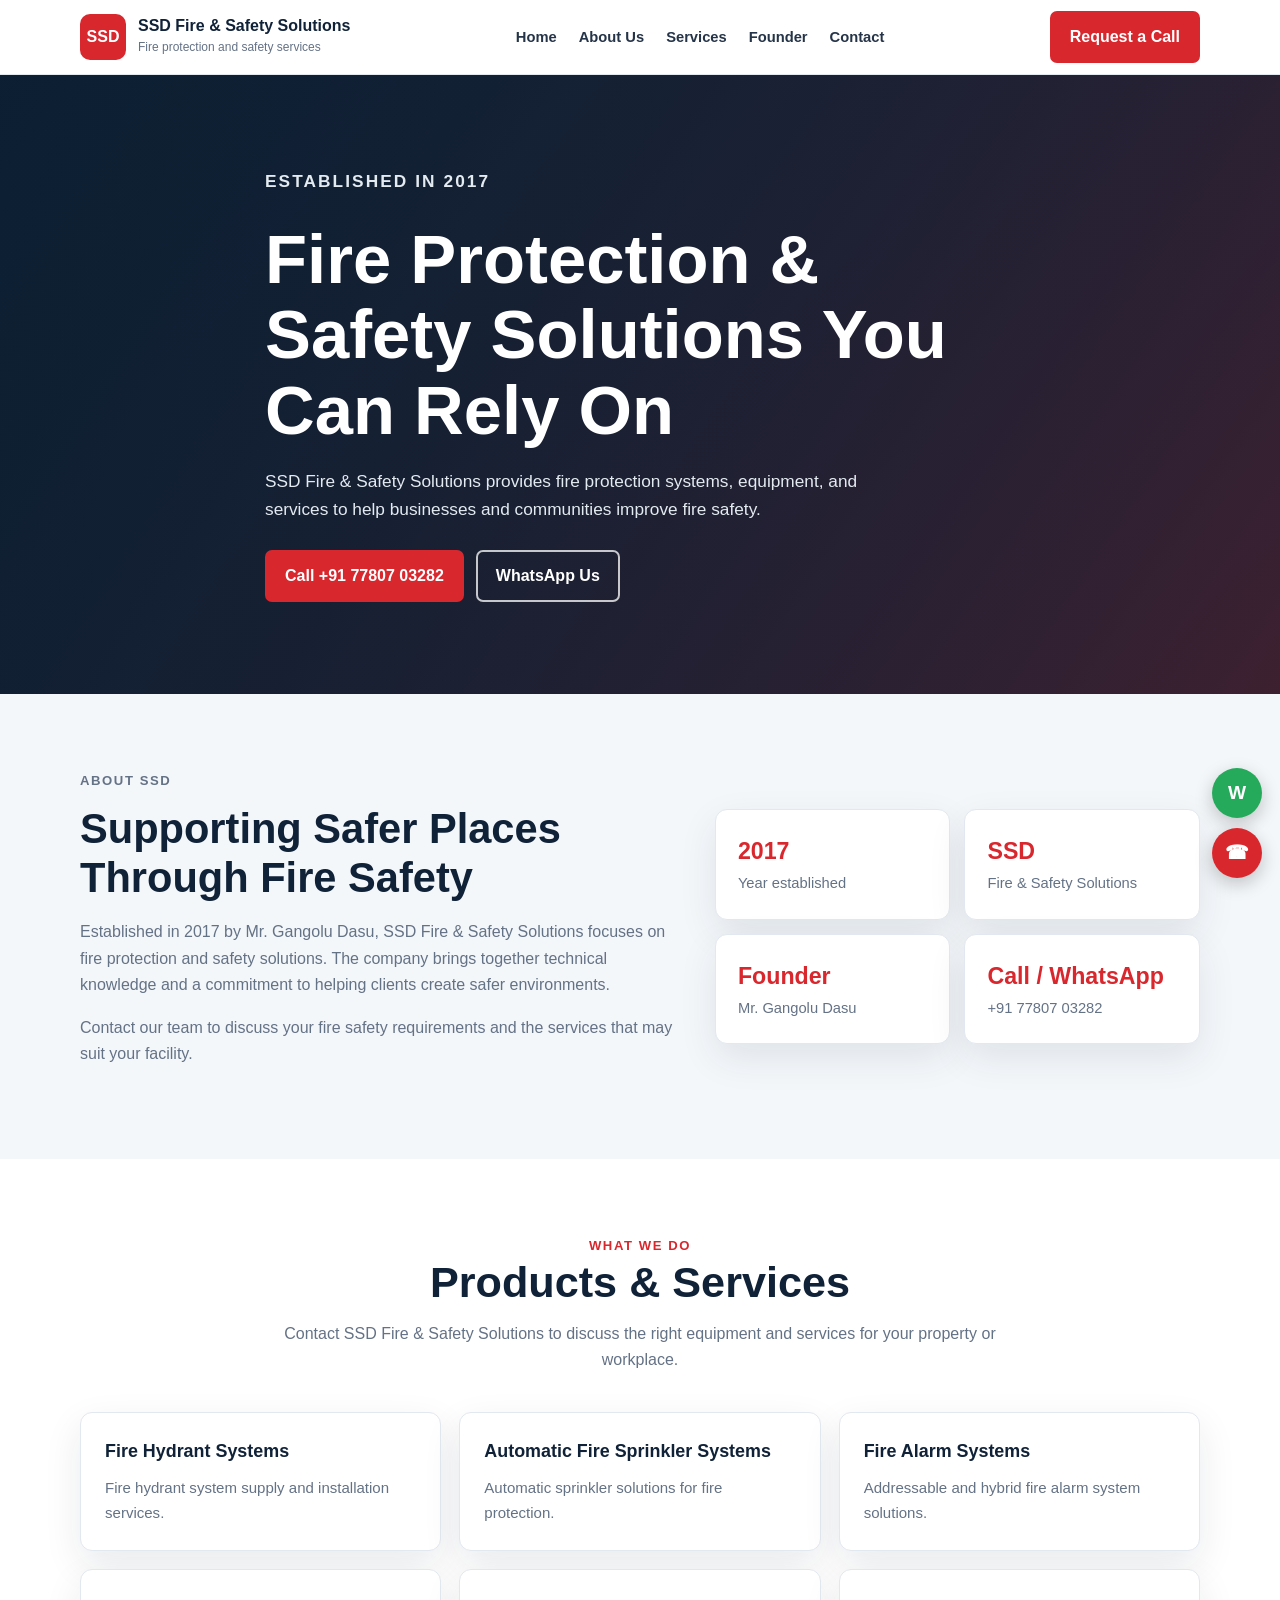
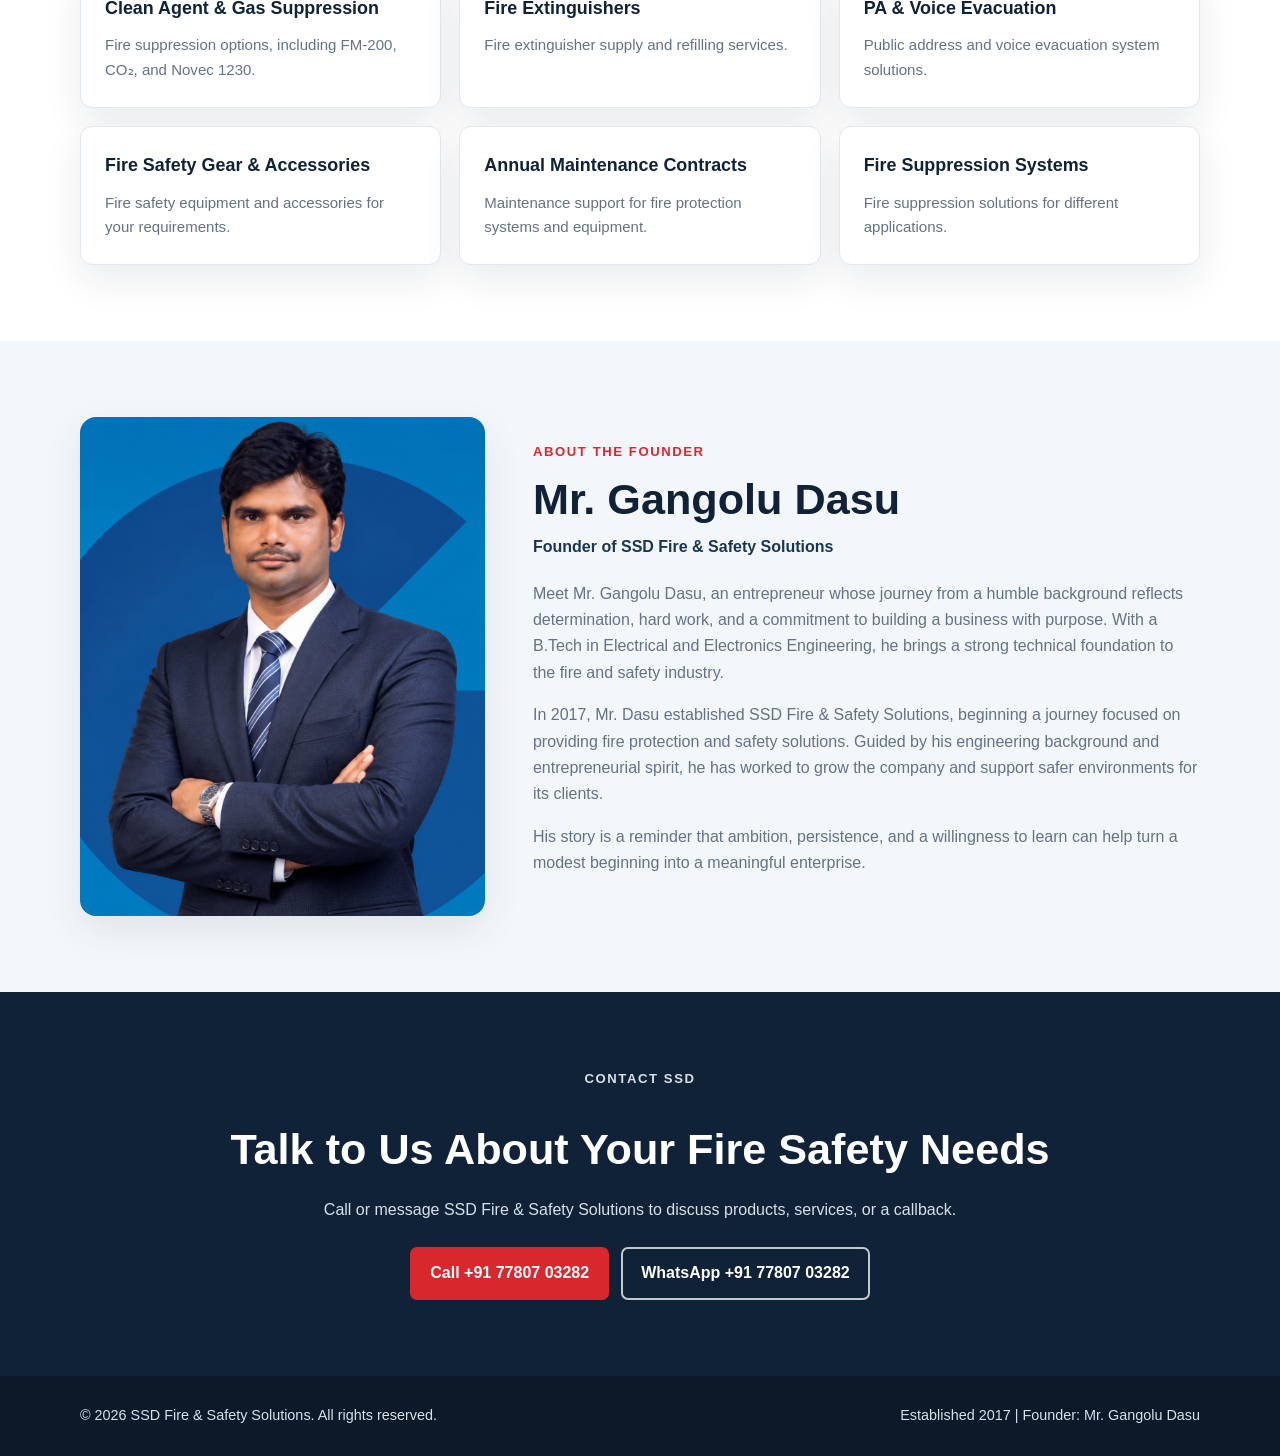
==== commit ef7b772b: "Update index.html" ====
--- a/index.html
+++ b/index.html
@@ -484,12 +484,7 @@
 </head>
 
 <body>
-  <div class="topbar">
-    <div class="container topbar-inner">
-      <p>Fire Protection &amp; Safety Solutions</p>
-      <a href="tel:+917780703282">Call SSD: +91 77807 03282</a>
-    </div>
-  </div>
+  
 
   <header class="site-header">
     <div class="container nav-inner">
